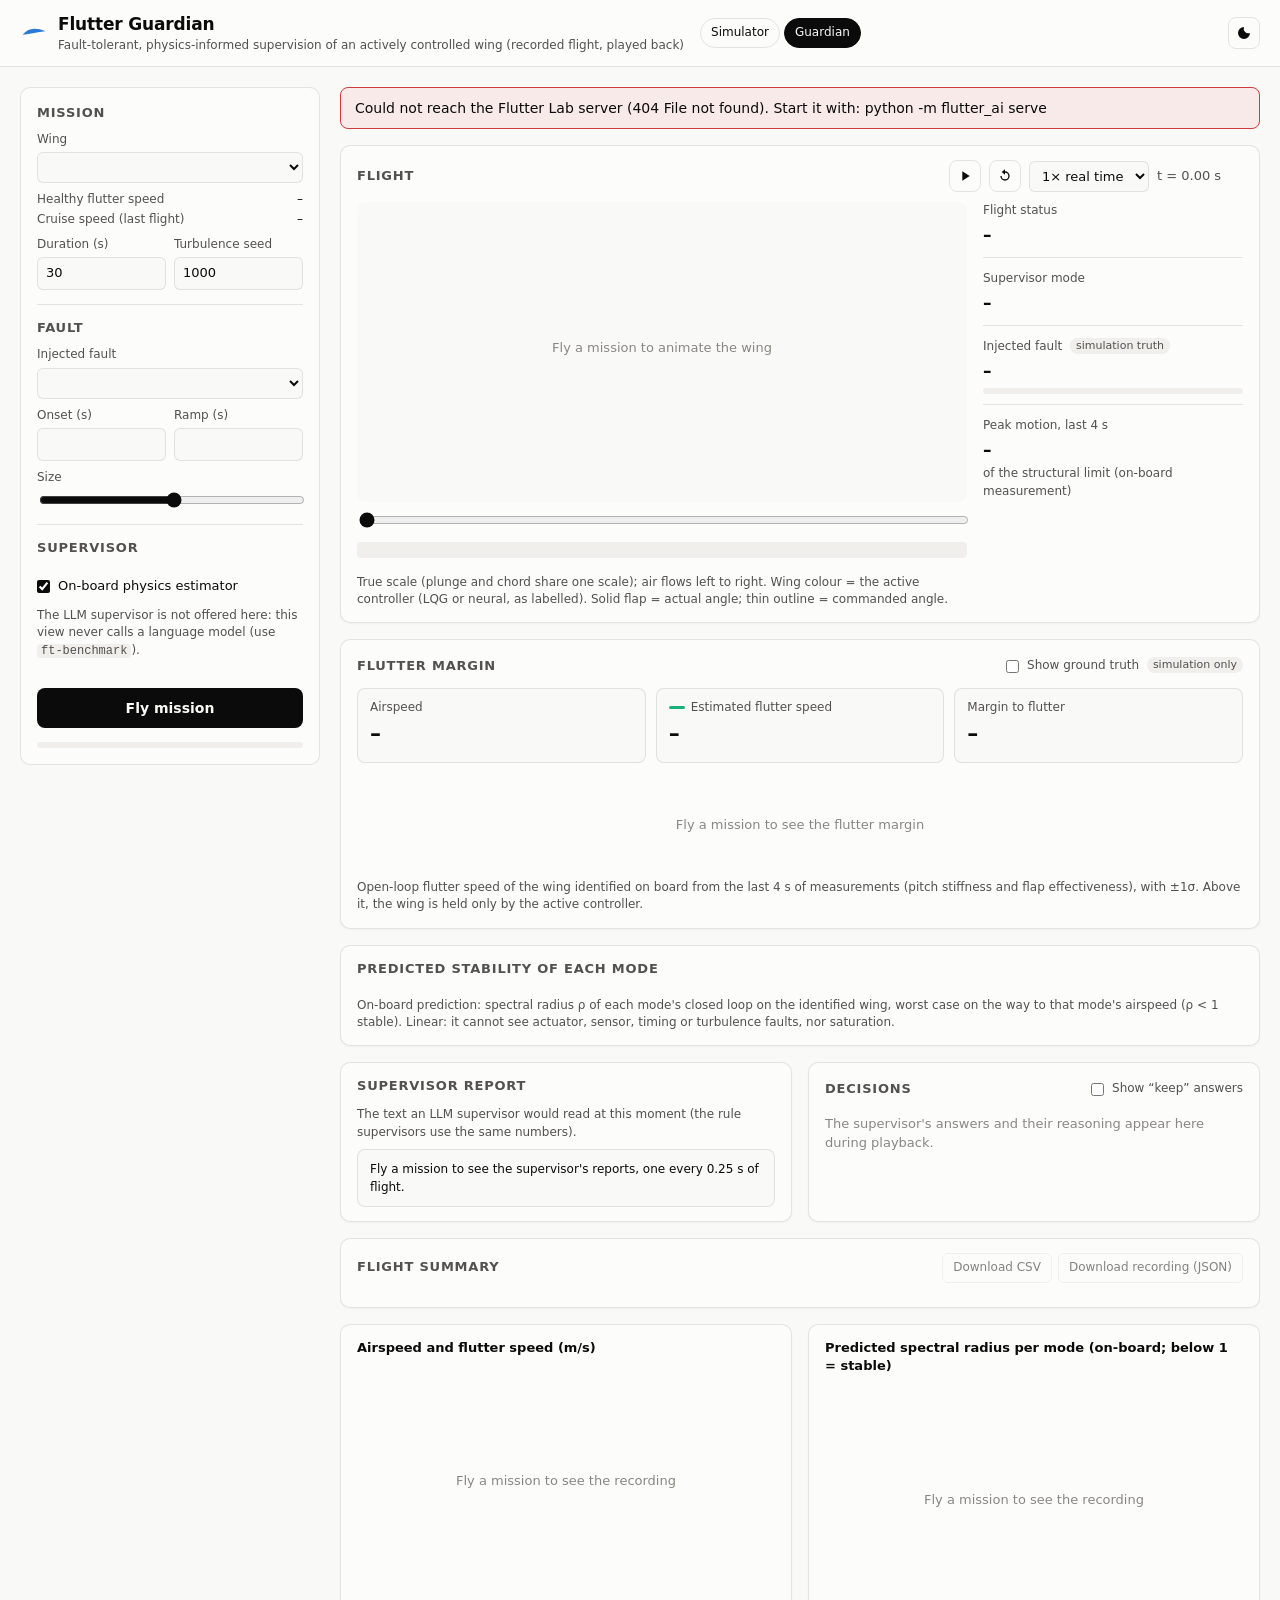
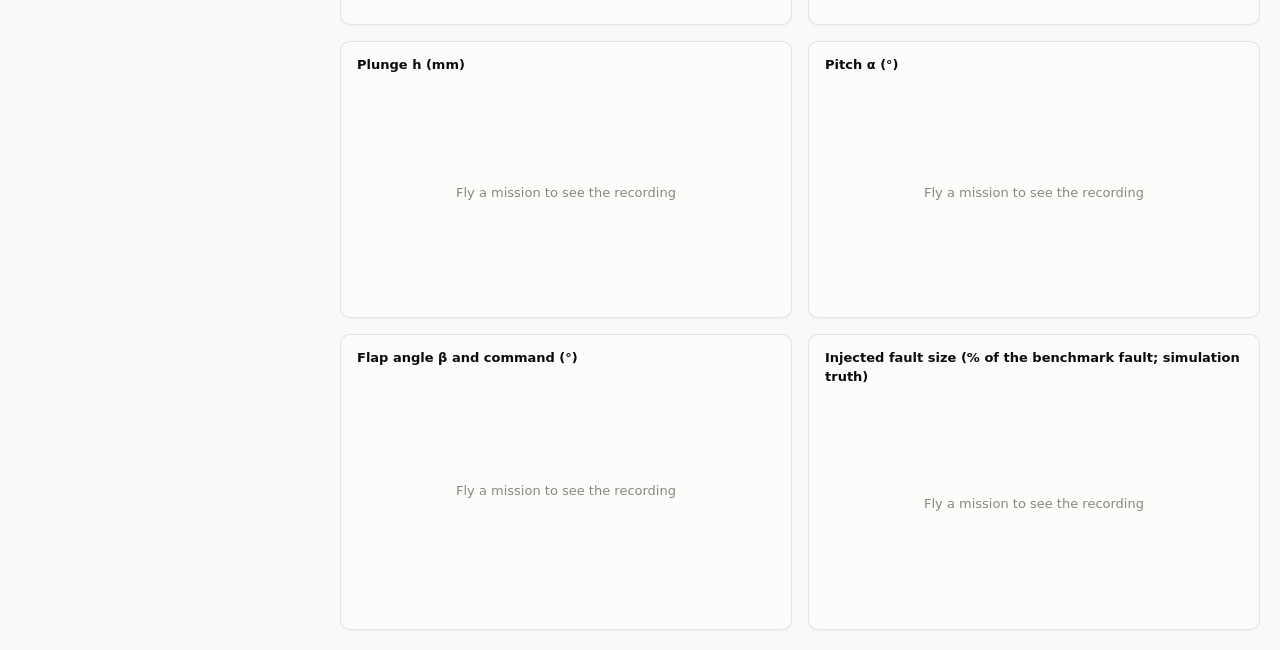
==== frontend/guardian.html @ 14868599 "Guardian live view: recorded fault-tolerant flights with the on-board physics estimate - fault_toler" ====
<!doctype html>
<html lang="en">
<head>
  <meta charset="utf-8">
  <meta name="viewport" content="width=device-width, initial-scale=1">
  <title>Flutter Guardian</title>
  <meta name="description" content="Live view of the fault-tolerant, physics-informed flutter supervisor: a damaged wing, the on-board flutter-margin estimate and every supervisor decision.">
  <link rel="icon" href="data:image/svg+xml,%3Csvg xmlns='http://www.w3.org/2000/svg' viewBox='0 0 32 32'%3E%3Cpath d='M3 18c6-7 13-9 26-4-9 1-17 3-26 4z' fill='%232a78d6'/%3E%3C/svg%3E">
  <link rel="stylesheet" href="css/app.css">
  <link rel="stylesheet" href="css/guardian.css">
  <script>
    // Apply the saved theme before first paint (per-viewer convenience only).
    try { const t = localStorage.getItem("flutterlab-theme"); if (t) document.documentElement.dataset.theme = t; } catch (e) {}
  </script>
</head>
<body class="guardian">
  <header class="topbar">
    <div class="brand">
      <svg class="brand-mark" viewBox="0 0 32 32" aria-hidden="true"><path d="M3 18c6-7 13-9 26-4-9 1-17 3-26 4z"/></svg>
      <div>
        <h1>Flutter Guardian</h1>
        <p class="subtitle">Fault-tolerant, physics-informed supervision of an actively controlled wing (recorded flight, played back)</p>
      </div>
    </div>
    <nav class="topnav" aria-label="Views">
      <a href="/">Simulator</a>
      <a href="/guardian" aria-current="page">Guardian</a>
    </nav>
    <div class="status-row" id="status-row"></div>
    <button class="icon-btn" id="theme-toggle" type="button" aria-label="Toggle light/dark theme" title="Toggle theme">
      <svg viewBox="0 0 24 24" aria-hidden="true"><path d="M12 3a9 9 0 1 0 9 9 7 7 0 0 1-9-9z"/></svg>
    </button>
  </header>

  <div class="layout">
    <aside class="controls" aria-label="Mission settings">
      <section class="control-group">
        <h2>Mission</h2>
        <label class="field">
          <span>Wing</span>
          <select id="preset"></select>
        </label>
        <dl class="readouts">
          <div><dt>Healthy flutter speed</dt><dd id="ro-flutter">–</dd></div>
          <div><dt>Cruise speed (last flight)</dt><dd id="ro-cruise">–</dd></div>
        </dl>
        <div class="field-row">
          <label class="field"><span>Duration (s)</span><input type="number" id="duration" value="30" step="1" min="6" max="60"></label>
          <label class="field" title="1000 is the development seed. The benchmark's test seeds are 0-19; 100-119 are kept fresh for the physics study.">
            <span>Turbulence seed</span><input type="number" id="seed" value="1000" step="1" min="0">
          </label>
        </div>
      </section>

      <section class="control-group">
        <h2>Fault</h2>
        <label class="field">
          <span>Injected fault</span>
          <select id="fault"></select>
        </label>
        <p class="hint" id="fault-hint"></p>
        <div class="field-row">
          <label class="field"><span>Onset (s)</span><input type="number" id="onset" step="0.5" min="4.5" max="60"></label>
          <label class="field"><span>Ramp (s)</span><input type="number" id="ramp" step="0.5" min="0" max="30"></label>
        </div>
        <label class="field">
          <span>Size <output id="out-severity"></output></span>
          <input type="range" id="severity" min="0.25" max="3" step="0.05">
        </label>
      </section>

      <section class="control-group">
        <h2>Supervisor</h2>
        <div class="scenario-buttons" id="supervisor-buttons" role="group" aria-label="Supervisor"></div>
        <p class="hint" id="supervisor-hint"></p>
        <label class="case-option" id="estimator-label">
          <input type="checkbox" id="estimator" checked>
          <span>On-board physics estimator</span>
        </label>
        <p class="hint" id="estimator-hint"></p>
        <p class="hint">The LLM supervisor is not offered here: this view never calls a language model (use <code>ft-benchmark</code>).</p>
      </section>

      <button class="primary-btn" id="fly-btn" type="button">Fly mission</button>
      <div class="progress" id="progress" hidden>
        <div class="progress-track" role="progressbar" id="progress-bar" aria-label="Flight computation progress" aria-valuemin="0" aria-valuemax="100" aria-valuenow="0">
          <div class="progress-fill" id="progress-fill"></div>
        </div>
        <p class="hint" id="progress-text"></p>
      </div>
    </aside>

    <main class="content">
      <div class="banner" id="banner" role="alert" hidden></div>
      <p class="visually-hidden" id="announce" aria-live="polite"></p>

      <!-- Cockpit: wing animation, playback, mode timeline, current mode and fault -->
      <section class="card" aria-labelledby="cockpit-title">
        <div class="card-head">
          <h2 id="cockpit-title">Flight</h2>
          <div class="playback">
            <button class="icon-btn" id="play-btn" type="button" aria-label="Play">
              <svg viewBox="0 0 24 24" aria-hidden="true" class="icon-play"><path d="M8 5v14l11-7z"/></svg>
              <svg viewBox="0 0 24 24" aria-hidden="true" class="icon-pause"><path d="M7 5h4v14H7zM13 5h4v14h-4z"/></svg>
            </button>
            <button class="icon-btn" id="restart-btn" type="button" aria-label="Restart">
              <svg viewBox="0 0 24 24" aria-hidden="true"><path d="M12 5V2L7 6l5 4V7a5 5 0 1 1-5 5H5a7 7 0 1 0 7-7z"/></svg>
            </button>
            <label class="speed-select">
              <span class="visually-hidden">Playback speed</span>
              <select id="play-speed">
                <option value="0.1">0.1×</option>
                <option value="0.25">0.25×</option>
                <option value="0.5">0.5×</option>
                <option value="1" selected>1× real time</option>
                <option value="2">2×</option>
                <option value="4">4×</option>
              </select>
            </label>
            <span class="time-readout" id="time-readout">t = 0.00 s</span>
          </div>
        </div>
        <div class="cockpit">
          <div class="cockpit-main">
            <div class="viewport-wrap g-viewport"><canvas id="viewport" aria-label="Animated wing section, drawn to true scale"></canvas></div>
            <input type="range" id="scrub" min="0" max="1000" value="0" step="1" aria-label="Scrub flight time">
            <div class="timeline-wrap">
              <div class="timeline" id="timeline" role="img" aria-label="Mode timeline"></div>
              <div class="legend legend-small" id="timeline-legend"></div>
            </div>
            <p class="hint viewport-note">True scale (plunge and chord share one scale); air flows left to right. Wing colour = the active controller (LQG or neural, as labelled). Solid flap = actual angle; thin outline = commanded angle.</p>
          </div>
          <div class="instruments" id="instruments">
            <div class="inst">
              <span class="inst-label">Flight status</span>
              <span class="inst-value status-cell" id="i-status">–</span>
            </div>
            <div class="inst">
              <span class="inst-label">Supervisor mode</span>
              <span class="inst-value mode-pill" id="i-mode">–</span>
              <span class="inst-sub" id="i-mode-sub"></span>
            </div>
            <div class="inst">
              <span class="inst-label">Injected fault <span class="tag">simulation truth</span></span>
              <span class="inst-value" id="i-fault">–</span>
              <span class="inst-sub" id="i-fault-sub"></span>
              <div class="level-bar" aria-hidden="true"><div class="level-fill" id="i-fault-bar"></div></div>
            </div>
            <div class="inst">
              <span class="inst-label">Peak motion, last 4 s</span>
              <span class="inst-value" id="i-risk">–</span>
              <span class="inst-sub">of the structural limit (on-board measurement)</span>
            </div>
          </div>
        </div>
      </section>

      <!-- Flutter margin -->
      <section class="card" aria-labelledby="margin-title">
        <div class="card-head">
          <h2 id="margin-title">Flutter margin</h2>
          <label class="case-option toggle">
            <input type="checkbox" id="truth-toggle">
            <span>Show ground truth <span class="tag">simulation only</span></span>
          </label>
        </div>
        <div class="kpis">
          <div class="kpi"><span class="kpi-label">Airspeed</span><span class="kpi-value" id="k-speed">–</span><span class="kpi-sub" id="k-speed-sub"></span></div>
          <div class="kpi"><span class="kpi-label"><span class="key-line" style="background: var(--c-estimate)"></span>Estimated flutter speed</span><span class="kpi-value" id="k-est">–</span><span class="kpi-sub" id="k-est-sub"></span></div>
          <div class="kpi"><span class="kpi-label">Margin to flutter</span><span class="kpi-value" id="k-margin">–</span><span class="kpi-sub" id="k-margin-sub"></span></div>
          <div class="kpi" id="k-truth-tile" hidden><span class="kpi-label"><span class="key-line" style="background: var(--muted)"></span>True flutter speed</span><span class="kpi-value" id="k-truth">–</span><span class="kpi-sub">the aircraft cannot know this</span></div>
        </div>
        <div class="gauge" id="gauge" role="img" aria-label="Flutter margin gauge"></div>
        <p class="hint" id="estimate-note">Open-loop flutter speed of the wing identified on board from the last 4 s of measurements (pitch stiffness and flap effectiveness), with ±1σ. Above it, the wing is held only by the active controller.</p>
      </section>

      <!-- Predicted stability of each mode -->
      <section class="card" aria-labelledby="lights-title">
        <div class="card-head">
          <h2 id="lights-title">Predicted stability of each mode</h2>
          <span class="hint" id="lights-time"></span>
        </div>
        <div class="lights" id="lights"></div>
        <p class="hint">On-board prediction: spectral radius ρ of each mode's closed loop on the identified wing, worst case on the way to that mode's airspeed (ρ &lt; 1 stable). Linear: it cannot see actuator, sensor, timing or turbulence faults, nor saturation.</p>
      </section>

      <div class="g-two">
        <section class="card" aria-labelledby="report-title">
          <div class="card-head">
            <h2 id="report-title">Supervisor report</h2>
            <span class="hint" id="report-time"></span>
          </div>
          <p class="hint">The text an LLM supervisor would read at this moment (the rule supervisors use the same numbers).</p>
          <pre class="report" id="report" tabindex="0" aria-label="Supervisor report text"></pre>
        </section>

        <section class="card" aria-labelledby="log-title">
          <div class="card-head">
            <h2 id="log-title">Decisions</h2>
            <label class="case-option toggle">
              <input type="checkbox" id="kept-toggle">
              <span>Show “keep” answers</span>
            </label>
          </div>
          <ol class="decision-log g-log" id="decision-log"></ol>
        </section>
      </div>

      <section class="card" aria-labelledby="diag-title" id="diag-card" hidden>
        <div class="card-head">
          <h2 id="diag-title">Fault diagnosis (on-board, learned)</h2>
          <span class="hint" id="diag-time"></span>
        </div>
        <div id="diagnosis"></div>
      </section>

      <section class="card" aria-labelledby="summary-title">
        <div class="card-head">
          <h2 id="summary-title">Flight summary</h2>
          <div class="btn-row">
            <button class="ghost-btn" id="csv-btn" type="button" disabled>Download CSV</button>
            <button class="ghost-btn" id="json-btn" type="button" disabled>Download recording (JSON)</button>
          </div>
        </div>
        <div class="table-wrap"><table class="metrics g-summary" id="summary"></table></div>
      </section>

      <div class="chart-grid">
        <section class="card chart-card"><h3>Airspeed and flutter speed (m/s)</h3><div class="legend legend-small" id="legend-speed"></div><div class="chart" id="chart-speed"></div></section>
        <section class="card chart-card"><h3>Predicted spectral radius per mode (on-board; below 1 = stable)</h3><div class="legend legend-small" id="legend-radius"></div><div class="chart" id="chart-radius"></div></section>
        <section class="card chart-card"><h3>Plunge h (mm)</h3><div class="chart" id="chart-h"></div></section>
        <section class="card chart-card"><h3>Pitch α (°)</h3><div class="chart" id="chart-a"></div></section>
        <section class="card chart-card"><h3>Flap angle β and command (°)</h3><div class="legend legend-small" id="legend-beta"></div><div class="chart" id="chart-beta"></div></section>
        <section class="card chart-card"><h3>Injected fault size (% of the benchmark fault; simulation truth)</h3><div class="chart" id="chart-fault"></div></section>
      </div>
    </main>
  </div>

  <div class="tooltip" id="tooltip" role="status" hidden></div>
  <script type="module" src="js/guardian.js"></script>
</body>
</html>
---- frontend/css/app.css ----
/* Flutter Lab - design tokens are documented in docs/Design.md.
   Chart colours are a validated categorical palette; colour follows the entity. */

:root {
  color-scheme: light;
  --page: #f9f9f7;
  --surface: #fcfcfb;
  --surface-2: #f0efec;
  --ink: #0b0b0b;
  --ink-2: #52514e;
  --muted: #898781;
  --grid: #e1e0d9;
  --axis: #c3c2b7;
  --border: rgba(11, 11, 11, 0.10);
  --shadow: 0 1px 2px rgba(11, 11, 11, 0.04);

  /* controller identity (validated: CVD dE >= 9.1 adjacent, light) */
  --c-open_loop: #898781;
  --c-lqr: #2a78d6;
  --c-lqg: #4a3aa7;
  --c-neural: #eb6834;
  --c-lqr-rules: #1baf7a;
  --c-neural-rules: #eda100;
  --c-llm: #e87ba4;
  /* Guardian view only: the on-board flutter-speed estimate (slot 3 aqua; validated all-pairs with LQG + neural) */
  --c-estimate: #1baf7a;
  /* structural modes (flutter chart) */
  --c-mode1: #4a3aa7;
  --c-mode2: #008300;
  --c-mode3: #52514e;
  /* status - reserved, always paired with icon + label */
  --good: #0ca30c;
  --good-text: #006300;
  --warning: #fab219;
  --critical: #d03b3b;
  --critical-wash: rgba(208, 59, 59, 0.08);
  /* ordinal ramp (supervisor mode meter) */
  --seq-1: #86b6ef;
  --seq-2: #3987e5;
  --seq-3: #1c5cab;
  --seq-4: #0d366b;

  --radius: 10px;
  --font: system-ui, -apple-system, "Segoe UI", Roboto, sans-serif;
}

@media (prefers-color-scheme: dark) {
  :root:not([data-theme="light"]) {
    color-scheme: dark;
    --page: #0d0d0d;
    --surface: #1a1a19;
    --surface-2: #242422;
    --ink: #ffffff;
    --ink-2: #c3c2b7;
    --muted: #898781;
    --grid: #2c2c2a;
    --axis: #383835;
    --border: rgba(255, 255, 255, 0.10);
    --shadow: none;
    --c-lqr: #3987e5;
    --c-lqg: #9085e9;
    --c-neural: #d95926;
    --c-lqr-rules: #199e70;
    --c-neural-rules: #c98500;
    --c-llm: #d55181;
    --c-estimate: #199e70;
    --c-mode1: #9085e9;
    --c-mode2: #008300;
    --c-mode3: #c3c2b7;
    --good-text: #0ca30c;
    --critical-wash: rgba(208, 59, 59, 0.16);
    --seq-1: #184f95;
    --seq-2: #256abf;
    --seq-3: #3987e5;
    --seq-4: #86b6ef;
  }
}

:root[data-theme="dark"] {
  color-scheme: dark;
  --page: #0d0d0d;
  --surface: #1a1a19;
  --surface-2: #242422;
  --ink: #ffffff;
  --ink-2: #c3c2b7;
  --muted: #898781;
  --grid: #2c2c2a;
  --axis: #383835;
  --border: rgba(255, 255, 255, 0.10);
  --shadow: none;
  --c-lqr: #3987e5;
  --c-lqg: #9085e9;
  --c-neural: #d95926;
  --c-lqr-rules: #199e70;
  --c-neural-rules: #c98500;
  --c-llm: #d55181;
  --c-estimate: #199e70;
  --c-mode1: #9085e9;
  --c-mode2: #008300;
  --c-mode3: #c3c2b7;
  --good-text: #0ca30c;
  --critical-wash: rgba(208, 59, 59, 0.16);
  --seq-1: #184f95;
  --seq-2: #256abf;
  --seq-3: #3987e5;
  --seq-4: #86b6ef;
}

* { box-sizing: border-box; }

html, body { margin: 0; }

body {
  background: var(--page);
  color: var(--ink);
  font: 14px/1.45 var(--font);
  -webkit-font-smoothing: antialiased;
}

h1, h2, h3 { margin: 0; font-weight: 600; }
h1 { font-size: 17px; letter-spacing: -0.01em; }
h2 { font-size: 13px; text-transform: uppercase; letter-spacing: 0.06em; color: var(--ink-2); }
h3 { font-size: 13px; color: var(--ink); }

.visually-hidden { position: absolute; width: 1px; height: 1px; overflow: hidden; clip: rect(0 0 0 0); white-space: nowrap; }

/* ---- top bar ------------------------------------------------------------ */
.topbar {
  display: flex; align-items: center; gap: 16px;
  padding: 12px 20px;
  background: var(--surface);
  border-bottom: 1px solid var(--border);
  position: sticky; top: 0; z-index: 10;
}
.brand { display: flex; align-items: center; gap: 10px; min-width: 0; }
.brand-mark { width: 28px; height: 28px; fill: var(--c-lqr); flex: none; }
.subtitle { margin: 0; color: var(--ink-2); font-size: 12px; }
/* page switcher (Simulator | Guardian) */
.topnav { display: flex; gap: 4px; }
.topnav a {
  padding: 5px 10px; border-radius: 999px; border: 1px solid var(--border);
  color: var(--ink); text-decoration: none; font-size: 12px; white-space: nowrap;
}
.topnav a:hover { background: var(--surface-2); }
.topnav a[aria-current="page"] { background: var(--ink); color: var(--page); border-color: var(--ink); }
.topnav a:focus-visible { outline: 2px solid var(--c-lqr); outline-offset: 2px; }
.status-row { display: flex; flex-wrap: wrap; gap: 6px; margin-left: auto; }
.chip {
  display: inline-flex; align-items: center; gap: 6px;
  padding: 3px 9px; border-radius: 999px;
  background: var(--surface-2); color: var(--ink-2);
  font-size: 12px; white-space: nowrap;
}
.chip svg { width: 12px; height: 12px; flex: none; }
.chip.ok svg { fill: var(--good); }
.chip.off svg { fill: var(--muted); }
.chip.bad svg { fill: var(--critical); }

.icon-btn {
  display: inline-grid; place-items: center;
  width: 32px; height: 32px; border-radius: 8px;
  background: transparent; border: 1px solid var(--border); color: var(--ink);
  cursor: pointer;
}
.icon-btn:hover { background: var(--surface-2); }
.icon-btn svg { width: 16px; height: 16px; fill: currentColor; }
.icon-btn:focus-visible, button:focus-visible, select:focus-visible, input:focus-visible {
  outline: 2px solid var(--c-lqr); outline-offset: 2px;
}

/* ---- layout ------------------------------------------------------------- */
.layout {
  display: grid;
  grid-template-columns: 300px minmax(0, 1fr);
  gap: 20px;
  padding: 20px;
  max-width: 1600px;
  margin: 0 auto;
}
.controls {
  position: sticky; top: 76px; align-self: start;
  max-height: calc(100vh - 96px); overflow-y: auto;
  display: flex; flex-direction: column; gap: 14px;
  padding: 16px;
  background: var(--surface); border: 1px solid var(--border); border-radius: var(--radius);
}
.content { display: flex; flex-direction: column; gap: 16px; min-width: 0; }

.control-group { display: flex; flex-direction: column; gap: 8px; padding-bottom: 14px; border-bottom: 1px solid var(--border); }
.control-group:last-of-type { border-bottom: none; }
.field { display: flex; flex-direction: column; gap: 4px; font-size: 12px; color: var(--ink-2); min-width: 0; }
.field > span { display: flex; justify-content: space-between; gap: 8px; }
.field output { color: var(--ink); font-variant-numeric: tabular-nums; }
.field-row { display: grid; grid-template-columns: 1fr 1fr; gap: 8px; }
select, input[type="number"] {
  width: 100%; padding: 6px 8px;
  background: var(--page); color: var(--ink);
  border: 1px solid var(--border); border-radius: 6px;
  font: inherit; font-size: 13px;
}
input[type="range"] { width: 100%; accent-color: var(--ink); }
.hint { margin: 0; font-size: 12px; color: var(--ink-2); }
.hint:empty { display: none; }

.readouts { display: grid; grid-template-columns: 1fr; gap: 2px; margin: 0; }
.readouts div { display: flex; justify-content: space-between; font-size: 12px; }
.readouts dt { color: var(--ink-2); }
.readouts dd { margin: 0; font-variant-numeric: tabular-nums; }

.scenario-buttons { display: flex; flex-wrap: wrap; gap: 6px; }
.scenario-buttons button {
  padding: 5px 10px; border-radius: 999px;
  border: 1px solid var(--border); background: var(--page); color: var(--ink);
  font: inherit; font-size: 12px; cursor: pointer;
}
.scenario-buttons button[aria-pressed="true"] { background: var(--ink); color: var(--page); border-color: var(--ink); }

.case-list { display: flex; flex-direction: column; gap: 4px; }
.case-option { display: flex; align-items: center; gap: 8px; font-size: 13px; padding: 3px 0; cursor: pointer; }
.case-option input { margin: 0; accent-color: var(--ink); }
.case-option.disabled { color: var(--muted); cursor: not-allowed; }
.key-line { width: 16px; height: 3px; border-radius: 2px; flex: none; }

.primary-btn {
  padding: 10px 14px; border-radius: 8px; border: none;
  background: var(--ink); color: var(--page);
  font: inherit; font-weight: 600; cursor: pointer;
}
.primary-btn:disabled { opacity: 0.6; cursor: progress; }
.ghost-btn {
  padding: 5px 10px; border-radius: 6px; border: 1px solid var(--border);
  background: transparent; color: var(--ink); font: inherit; font-size: 12px; cursor: pointer;
}
.ghost-btn:hover { background: var(--surface-2); }

/* ---- cards -------------------------------------------------------------- */
.card {
  background: var(--surface); border: 1px solid var(--border); border-radius: var(--radius);
  padding: 14px 16px; box-shadow: var(--shadow); min-width: 0;
}
.card-head { display: flex; align-items: center; justify-content: space-between; gap: 12px; margin-bottom: 10px; flex-wrap: wrap; }
.banner {
  padding: 10px 14px; border-radius: 8px;
  background: var(--critical-wash); color: var(--ink); border: 1px solid var(--critical);
}

.playback { display: flex; align-items: center; gap: 8px; }
.speed-select select { width: auto; }
.time-readout { font-variant-numeric: tabular-nums; font-size: 13px; color: var(--ink-2); min-width: 86px; }
.icon-pause { display: none; }
.playing .icon-pause { display: block; }
.playing .icon-play { display: none; }

.viewport-wrap { position: relative; width: 100%; height: 420px; border-radius: 8px; overflow: hidden; background: var(--page); }
#viewport { display: block; width: 100%; height: 100%; }
#scrub { margin-top: 10px; }
.viewport-note { margin-top: 4px; }

.is-loading .chart, .is-loading .viewport-wrap, .is-loading .metrics { opacity: 0.45; transition: opacity 0.15s; }

/* ---- metrics table (also the chart's table view) ------------------------ */
.table-wrap { overflow-x: auto; }
.metrics { width: 100%; border-collapse: collapse; font-size: 13px; }
.metrics th, .metrics td { padding: 7px 10px; text-align: right; border-bottom: 1px solid var(--border); white-space: nowrap; }
.metrics th:first-child, .metrics td:first-child { text-align: left; }
.metrics th { font-weight: 600; color: var(--ink-2); font-size: 12px; }
.metrics td { font-variant-numeric: tabular-nums; }
.metrics .case-cell { display: flex; align-items: center; gap: 8px; }
.status-cell { display: inline-flex; align-items: center; gap: 5px; }
.status-cell svg { width: 13px; height: 13px; }
.status-ok { color: var(--good-text); }
.status-ok svg { fill: var(--good); }
.status-fail { color: var(--critical); }
.status-fail svg { fill: var(--critical); }

/* ---- charts ------------------------------------------------------------- */
.legend { display: flex; flex-wrap: wrap; gap: 6px 18px; padding: 0 4px; font-size: 13px; color: var(--ink-2); }
.legend-item { display: inline-flex; align-items: center; gap: 7px; }
.legend-small { padding: 0 0 6px; font-size: 12px; }
.chart-grid { display: grid; grid-template-columns: repeat(2, minmax(0, 1fr)); gap: 16px; }
.chart-card h3 { margin-bottom: 8px; }
.chart { position: relative; width: 100%; height: 220px; }
.chart canvas { display: block; width: 100%; height: 100%; }
.chart-empty { position: absolute; inset: 0; display: grid; place-items: center; color: var(--muted); font-size: 13px; }

.tooltip {
  position: fixed; z-index: 50; pointer-events: none;
  min-width: 150px; padding: 8px 10px; border-radius: 8px;
  background: var(--surface); border: 1px solid var(--border);
  box-shadow: 0 4px 16px rgba(0, 0, 0, 0.12);
  font-size: 12px;
}
.tooltip .tt-head { color: var(--ink-2); margin-bottom: 4px; font-variant-numeric: tabular-nums; }
.tooltip .tt-row { display: flex; align-items: center; gap: 8px; }
.tooltip .tt-val { font-weight: 600; color: var(--ink); font-variant-numeric: tabular-nums; min-width: 56px; text-align: right; }
.tooltip .tt-label { color: var(--ink-2); }

/* ---- supervisor log ----------------------------------------------------- */
.decision-log { list-style: none; margin: 0; padding: 0; display: flex; flex-direction: column; gap: 6px; max-height: 320px; overflow-y: auto; }
.decision-log li { display: grid; grid-template-columns: 64px 150px 110px minmax(0, 1fr); gap: 10px; align-items: center; font-size: 13px; padding: 4px 0; border-bottom: 1px solid var(--border); }
.decision-log .t { color: var(--ink-2); font-variant-numeric: tabular-nums; }
.decision-log .who { display: flex; align-items: center; gap: 6px; color: var(--ink-2); overflow: hidden; text-overflow: ellipsis; white-space: nowrap; }
.decision-log .why { color: var(--ink); }
.decision-log .src { color: var(--muted); font-size: 11px; }
.decision-log .empty { display: block; color: var(--muted); border: none; }
.mode-pill { display: inline-flex; align-items: center; gap: 6px; }
.meter { display: inline-flex; gap: 2px; }
.meter i { width: 4px; height: 10px; border-radius: 1px; background: var(--grid); }
.meter i.on:nth-child(1) { background: var(--seq-1); }
.meter i.on:nth-child(2) { background: var(--seq-2); }
.meter i.on:nth-child(3) { background: var(--seq-3); }
.meter i.on:nth-child(4) { background: var(--seq-4); }

/* ---- responsive --------------------------------------------------------- */
@media (max-width: 1100px) {
  .chart-grid { grid-template-columns: minmax(0, 1fr); }
}
@media (max-width: 900px) {
  .layout { grid-template-columns: minmax(0, 1fr); padding: 16px; }
  .controls { position: static; max-height: none; }
  .topbar { flex-wrap: wrap; padding: 10px 16px; }
  .status-row { order: 3; width: 100%; margin-left: 0; }
  .viewport-wrap { height: 340px; }
  .decision-log li { grid-template-columns: 56px minmax(0, 1fr); }
  .decision-log .who, .decision-log .mode-pill { grid-column: 2; }
  .decision-log .why { grid-column: 1 / -1; }
}
---- frontend/css/guardian.css ----
/* Guardian live view - components on top of app.css (tokens live there; see docs/Design.md §10). */

code { font-size: 12px; background: var(--surface-2); padding: 0 4px; border-radius: 4px; }
.tag {
  display: inline-block; padding: 0 6px; border-radius: 999px; margin-left: 4px;
  background: var(--surface-2); color: var(--ink-2);
  font-size: 11px; font-weight: 400; letter-spacing: 0; text-transform: none; vertical-align: 1px;
}
.btn-row { display: flex; flex-wrap: wrap; gap: 6px; }
.ghost-btn:disabled { opacity: 0.5; cursor: not-allowed; }
.toggle { font-size: 12px; color: var(--ink-2); }
.case-option code { font-size: 11px; }

/* ---- progress ------------------------------------------------------------ */
.progress { display: flex; flex-direction: column; gap: 6px; }
.progress-track { height: 6px; border-radius: 3px; background: var(--surface-2); overflow: hidden; }
.progress-fill { height: 100%; width: 0; background: var(--ink); transition: width 0.3s; }

/* ---- cockpit ------------------------------------------------------------- */
.cockpit { display: grid; grid-template-columns: minmax(0, 1fr) 260px; gap: 16px; }
.cockpit-main { min-width: 0; }
.g-viewport { height: 300px; }
.instruments { display: flex; flex-direction: column; gap: 12px; min-width: 0; }
.inst { display: flex; flex-direction: column; gap: 3px; padding-bottom: 10px; border-bottom: 1px solid var(--border); }
.inst:last-child { border-bottom: none; }
.inst-label { font-size: 12px; color: var(--ink-2); }
.inst-value { font-size: 17px; font-weight: 600; color: var(--ink); overflow-wrap: anywhere; }
.inst-sub { font-size: 12px; color: var(--ink-2); }
.inst-sub:empty { display: none; }
.inst .status-cell svg { width: 16px; height: 16px; }
.inst .meter i { height: 12px; }
.level-bar { height: 6px; border-radius: 3px; background: var(--surface-2); overflow: hidden; margin-top: 2px; }
.level-fill { height: 100%; width: 0; background: var(--ink-2); }

/* mode timeline (ordinal ramp, same as the mode meter) */
.timeline-wrap { margin-top: 8px; display: flex; flex-direction: column; gap: 6px; }
.timeline { position: relative; height: 16px; border-radius: 4px; background: var(--surface-2); overflow: hidden; }
.timeline .seg { position: absolute; top: 0; bottom: 0; }
.timeline .seg + .seg { border-left: 2px solid var(--surface); }
.timeline .seg[data-level="1"] { background: var(--seq-1); }
.timeline .seg[data-level="2"] { background: var(--seq-2); }
.timeline .seg[data-level="3"] { background: var(--seq-3); }
.timeline .seg[data-level="4"] { background: var(--seq-4); }
.timeline .onset { position: absolute; top: 0; bottom: 0; width: 2px; background: var(--ink); opacity: 0.7; }
.timeline .fail { position: absolute; top: 0; bottom: 0; right: 0; background: var(--critical-wash); border-left: 2px solid var(--critical); }
.timeline .playhead { position: absolute; top: -2px; bottom: -2px; width: 2px; background: var(--ink); box-shadow: 0 0 0 1px var(--surface); }
.swatch { width: 12px; height: 12px; border-radius: 3px; flex: none; }
.swatch[data-level="1"] { background: var(--seq-1); }
.swatch[data-level="2"] { background: var(--seq-2); }
.swatch[data-level="3"] { background: var(--seq-3); }
.swatch[data-level="4"] { background: var(--seq-4); }
.swatch.onset-key { width: 2px; background: var(--ink); border-radius: 0; }

/* ---- flutter margin: stat tiles + gauge ---------------------------------- */
.kpis { display: grid; grid-template-columns: repeat(auto-fit, minmax(150px, 1fr)); gap: 10px; margin-bottom: 14px; }
.kpi { display: flex; flex-direction: column; gap: 2px; padding: 10px 12px; border: 1px solid var(--border); border-radius: 8px; background: var(--page); min-width: 0; }
.kpi[hidden] { display: none; }
.kpi-label { display: flex; align-items: center; gap: 6px; font-size: 12px; color: var(--ink-2); }
.kpi-value { font-size: 22px; font-weight: 600; color: var(--ink); }
.kpi-sub { font-size: 12px; color: var(--ink-2); }

.gauge { position: relative; height: 96px; margin: 0 4px 6px; }
.gauge .track { position: absolute; left: 0; right: 0; top: 30px; height: 12px; border-radius: 6px; background: var(--surface-2); border: 1px solid var(--border); }
.gauge .band { position: absolute; top: 30px; height: 12px; background: var(--c-estimate); opacity: 0.25; }
.gauge .mark { position: absolute; width: 3px; transform: translateX(-50%); border-radius: 2px; }
.gauge .mark.est { top: 24px; height: 24px; background: var(--c-estimate); }
.gauge .mark.truth { top: 26px; height: 20px; width: 2px; background: var(--muted); }
.gauge .mark.healthy { top: 30px; height: 12px; width: 1px; background: var(--ink-2); }
.gauge .speed-arrow {
  position: absolute; top: 18px; width: 0; height: 0; transform: translateX(-50%);
  border-left: 7px solid transparent; border-right: 7px solid transparent; border-top: 10px solid var(--ink);
}
.gauge .lbl { position: absolute; font-size: 12px; color: var(--ink); white-space: nowrap; display: inline-flex; align-items: center; gap: 5px; }
.gauge .lbl.top { top: 0; }
.gauge .lbl.row1 { top: 50px; }
.gauge .lbl.row2 { top: 66px; }
.gauge .lbl.muted { color: var(--ink-2); }
.gauge .tick { position: absolute; top: 82px; font-size: 11px; color: var(--muted); transform: translateX(-50%); font-variant-numeric: tabular-nums; }
.gauge .empty { position: absolute; inset: 0; display: grid; place-items: center; color: var(--muted); font-size: 13px; }

/* ---- traffic lights (per-mode predicted stability) ------------------------ */
.lights { display: grid; grid-template-columns: repeat(4, minmax(0, 1fr)); gap: 10px; margin-bottom: 8px; }
.light { display: flex; flex-direction: column; gap: 4px; padding: 10px 12px; border: 1px solid var(--border); border-radius: 8px; background: var(--page); min-width: 0; }
.light.current { border-color: var(--ink); box-shadow: inset 0 0 0 1px var(--ink); }
.light-head { display: flex; align-items: center; gap: 6px; font-weight: 600; flex-wrap: wrap; }
.light-sub { font-size: 12px; color: var(--ink-2); }
.light .status-cell { font-size: 13px; font-weight: 600; }
.light .status-cell svg { width: 16px; height: 16px; }
.status-unknown { color: var(--ink-2); }
.status-unknown svg { fill: var(--muted); }
.light-num { font-size: 12px; color: var(--ink-2); font-variant-numeric: tabular-nums; }

/* ---- report + decision log ---------------------------------------------- */
.g-two { display: grid; grid-template-columns: minmax(0, 1fr) minmax(0, 1fr); gap: 16px; }
.report {
  margin: 8px 0 0; padding: 10px 12px; max-height: 420px; overflow: auto;
  background: var(--page); border: 1px solid var(--border); border-radius: 8px;
  font: 12px/1.5 var(--font); color: var(--ink); white-space: pre-wrap; overflow-wrap: anywhere;
}
.report:focus-visible { outline: 2px solid var(--c-lqr); outline-offset: 2px; }
.g-log { max-height: 480px; }
.g-log li { grid-template-columns: 58px 112px 84px minmax(0, 1fr); align-items: start; }
.g-log li.latest { background: var(--surface-2); border-radius: 6px; }
.g-log .outcome { font-size: 12px; color: var(--ink-2); display: inline-flex; align-items: center; gap: 4px; }
.g-log .outcome svg { width: 12px; height: 12px; fill: currentColor; }
.g-log .outcome.blocked { color: var(--ink); }
.g-log .why { grid-column: 4; }

/* ---- diagnosis (optional) ------------------------------------------------ */
.diag-rows { display: flex; flex-direction: column; gap: 6px; }
.diag-row { display: grid; grid-template-columns: minmax(0, 180px) minmax(0, 1fr) 56px; gap: 10px; align-items: center; font-size: 13px; }
.diag-bar { height: 8px; border-radius: 4px; background: var(--surface-2); overflow: hidden; }
.diag-bar i { display: block; height: 100%; background: var(--ink-2); }
.diag-val { text-align: right; font-variant-numeric: tabular-nums; color: var(--ink-2); }
.diag-kv { display: grid; grid-template-columns: max-content minmax(0, 1fr); gap: 2px 12px; margin: 8px 0 0; font-size: 13px; }
.diag-kv dt { color: var(--ink-2); }
.diag-kv dd { margin: 0; overflow-wrap: anywhere; }

.g-summary td:last-child, .g-summary th:last-child { text-align: left; white-space: normal; }

.is-loading .cockpit, .is-loading .gauge, .is-loading .lights, .is-loading .report, .is-loading .g-log,
.is-loading .kpis { opacity: 0.45; transition: opacity 0.15s; }

/* ---- responsive ---------------------------------------------------------- */
@media (max-width: 1100px) {
  .cockpit { grid-template-columns: minmax(0, 1fr); }
  .instruments { display: grid; grid-template-columns: repeat(2, minmax(0, 1fr)); gap: 10px 16px; }
  .inst { border-bottom: none; }
  .g-two { grid-template-columns: minmax(0, 1fr); }
}
@media (max-width: 900px) {
  .topnav { order: 2; }
  .g-viewport { height: 240px; }
  .lights { grid-template-columns: repeat(2, minmax(0, 1fr)); }
  .g-log li { grid-template-columns: 52px minmax(0, 1fr); }
  .g-log .mode-pill, .g-log .outcome { grid-column: 2; }
  .g-log .why { grid-column: 1 / -1; }
  .diag-row { grid-template-columns: minmax(0, 1fr) 56px; }
  .diag-row .diag-bar { grid-column: 1 / -1; grid-row: 2; }
}
@media (max-width: 480px) {
  .instruments { grid-template-columns: minmax(0, 1fr); }
  .playback { flex-wrap: wrap; }
}
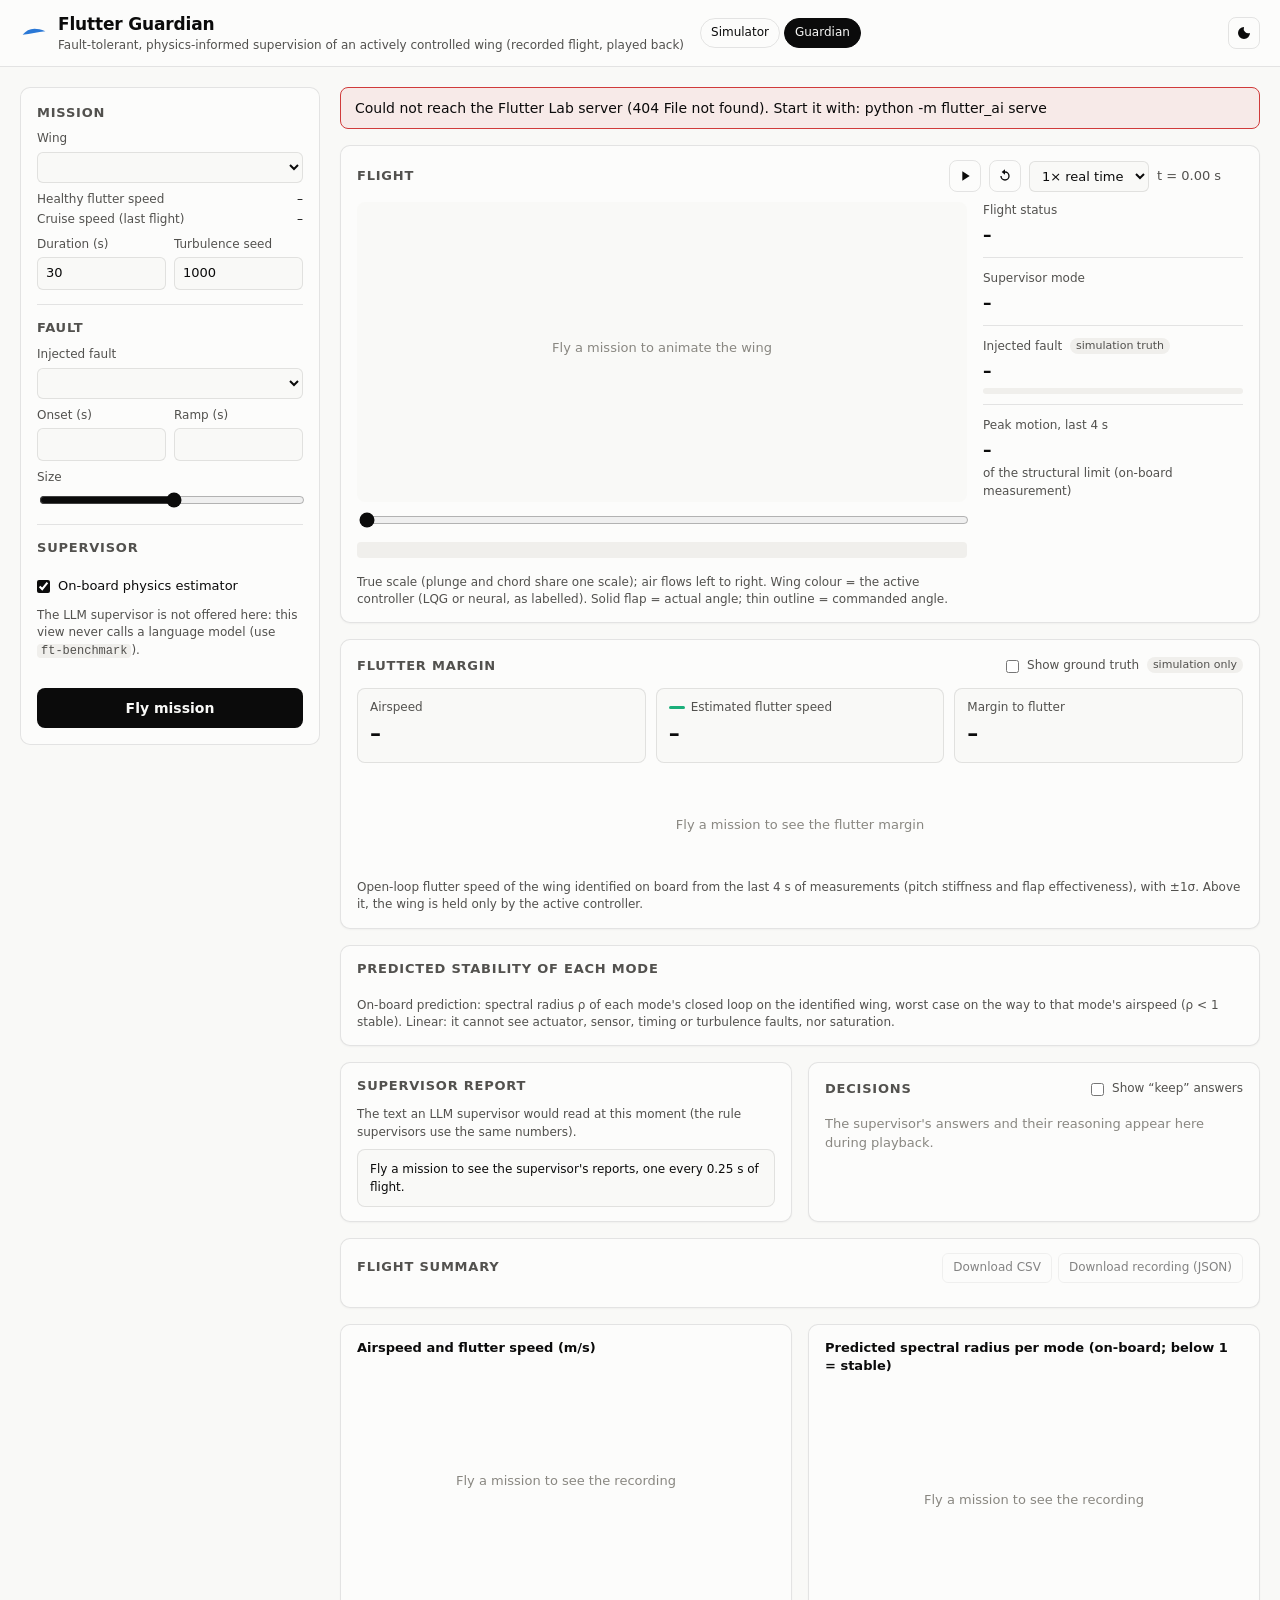
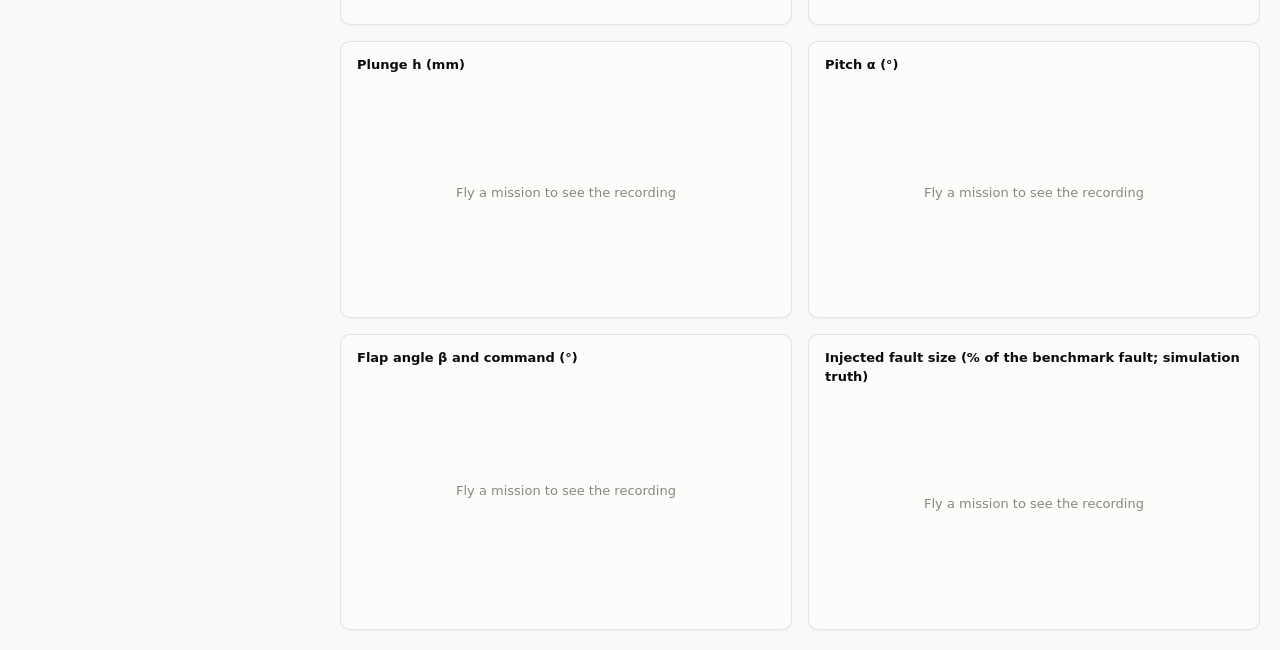
==== commit 0cc1ab93: "Guardian view fixes found in a browser check; main fault-tolerance figure redrawn - The progress blo" ====
--- a/frontend/guardian.html
+++ b/frontend/guardian.html
@@ -181,7 +181,7 @@
           <span class="hint" id="lights-time"></span>
         </div>
         <div class="lights" id="lights"></div>
-        <p class="hint">On-board prediction: spectral radius ρ of each mode's closed loop on the identified wing, worst case on the way to that mode's airspeed (ρ &lt; 1 stable). Linear: it cannot see actuator, sensor, timing or turbulence faults, nor saturation.</p>
+        <p class="hint" id="lights-note">On-board prediction: spectral radius ρ of each mode's closed loop on the identified wing, worst case on the way to that mode's airspeed (ρ &lt; 1 stable). Linear: it cannot see actuator, sensor, timing or turbulence faults, nor saturation.</p>
       </section>
 
       <div class="g-two">
--- a/frontend/css/app.css
+++ b/frontend/css/app.css
@@ -232,6 +232,13 @@
   background: transparent; color: var(--ink); font: inherit; font-size: 12px; cursor: pointer;
 }
 .ghost-btn:hover { background: var(--surface-2); }
+.ghost-btn:disabled { opacity: 0.6; cursor: progress; }
+.seeds-btn { padding: 8px 14px; font-size: 13px; }
+.table-note { margin-top: 8px; }
+.speed-warning { color: var(--critical); }
+.survival-bar { display: inline-block; width: 80px; height: 8px; border-radius: 4px; background: var(--grid);
+  vertical-align: middle; margin-right: 8px; overflow: hidden; }
+.survival-bar span { display: block; height: 100%; background: var(--ink-2); }
 
 /* ---- cards -------------------------------------------------------------- */
 .card {
--- a/frontend/css/guardian.css
+++ b/frontend/css/guardian.css
@@ -13,6 +13,7 @@
 
 /* ---- progress ------------------------------------------------------------ */
 .progress { display: flex; flex-direction: column; gap: 6px; }
+.progress[hidden] { display: none; } /* display: flex above would otherwise override the hidden attribute */
 .progress-track { height: 6px; border-radius: 3px; background: var(--surface-2); overflow: hidden; }
 .progress-fill { height: 100%; width: 0; background: var(--ink); transition: width 0.3s; }
 
